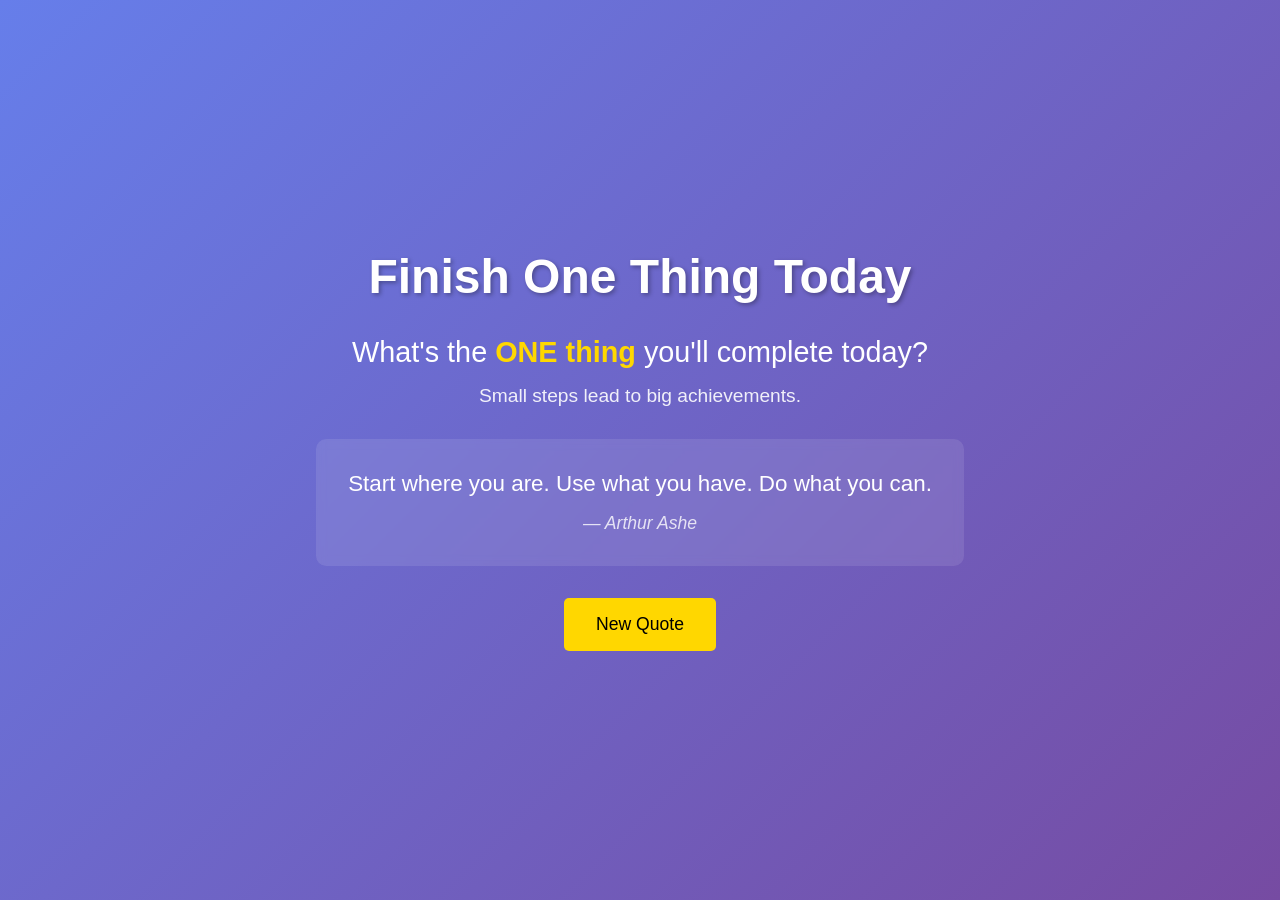
==== index.html @ aac1bca9 "Added new quotes" ====
<!DOCTYPE html>
<html lang="en">
<head>
    <meta charset="UTF-8">
    <meta name="viewport" content="width=device-width, initial-scale=1.0">
    <title>Finish One Thing Today</title>
    <link rel="stylesheet" href="styles.css">
</head>
<body>
    <div class="container">
        <h1>Finish One Thing Today</h1>
        <div class="message">
            <p class="main-text">What's the <span class="highlight">ONE thing</span> you'll complete today?</p>
            <p class="sub-text">Small steps lead to big achievements.</p>
        </div>
        <div class="quote-box">
            <p id="quote-text"></p>
            <p id="quote-author"></p>
        </div>
        <button id="new-quote">New Quote</button>
    </div>
    <script src="script.js"></script>
</body>
</html>
---- styles.css ----
* {
    margin: 0;
    padding: 0;
    box-sizing: border-box;
}

body {
    font-family: 'Segoe UI', Tahoma, Geneva, Verdana, sans-serif;
    background: linear-gradient(135deg, #667eea 0%, #764ba2 100%);
    min-height: 100vh;
    display: flex;
    align-items: center;
    justify-content: center;
    color: white;
}

.container {
    text-align: center;
    padding: 2rem;
    max-width: 800px;
}

h1 {
    font-size: 3rem;
    margin-bottom: 2rem;
    text-shadow: 2px 2px 4px rgba(0,0,0,0.3);
}

.message {
    margin-bottom: 2rem;
}

.main-text {
    font-size: 1.8rem;
    margin-bottom: 1rem;
}

.highlight {
    color: #ffd700;
    font-weight: bold;
}

.sub-text {
    font-size: 1.2rem;
    opacity: 0.9;
}

.quote-box {
    background: rgba(255, 255, 255, 0.1);
    padding: 2rem;
    border-radius: 10px;
    margin: 2rem 0;
    backdrop-filter: blur(5px);
}

#quote-text {
    font-size: 1.4rem;
    margin-bottom: 1rem;
}

#quote-author {
    font-size: 1.1rem;
    opacity: 0.8;
    font-style: italic;
}

button {
    padding: 1rem 2rem;
    font-size: 1.1rem;
    background: #ffd700;
    border: none;
    border-radius: 5px;
    cursor: pointer;
    transition: transform 0.2s;
}

button:hover {
    transform: scale(1.05);
}
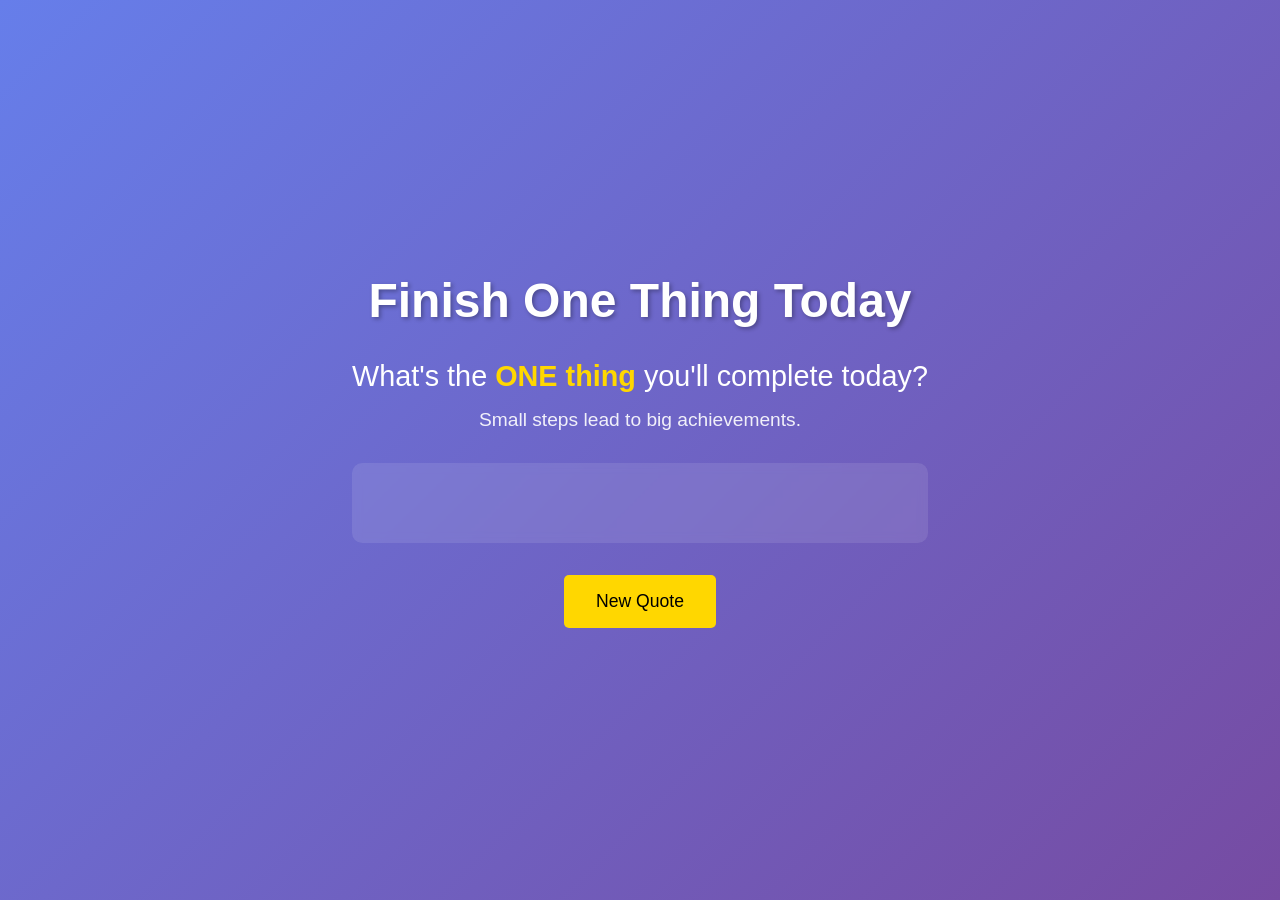
==== commit cc22dde0: "changed javascript again 5" ====
--- a/index.html
+++ b/index.html
@@ -5,6 +5,7 @@
     <meta name="viewport" content="width=device-width, initial-scale=1.0">
     <title>Finish One Thing Today</title>
     <link rel="stylesheet" href="styles.css">
+    <script src="script.js" defer></script>
 </head>
 <body>
     <div class="container">
@@ -19,6 +20,5 @@
         </div>
         <button id="new-quote">New Quote</button>
     </div>
-    <script src="script.js"></script>
 </body>
 </html> 
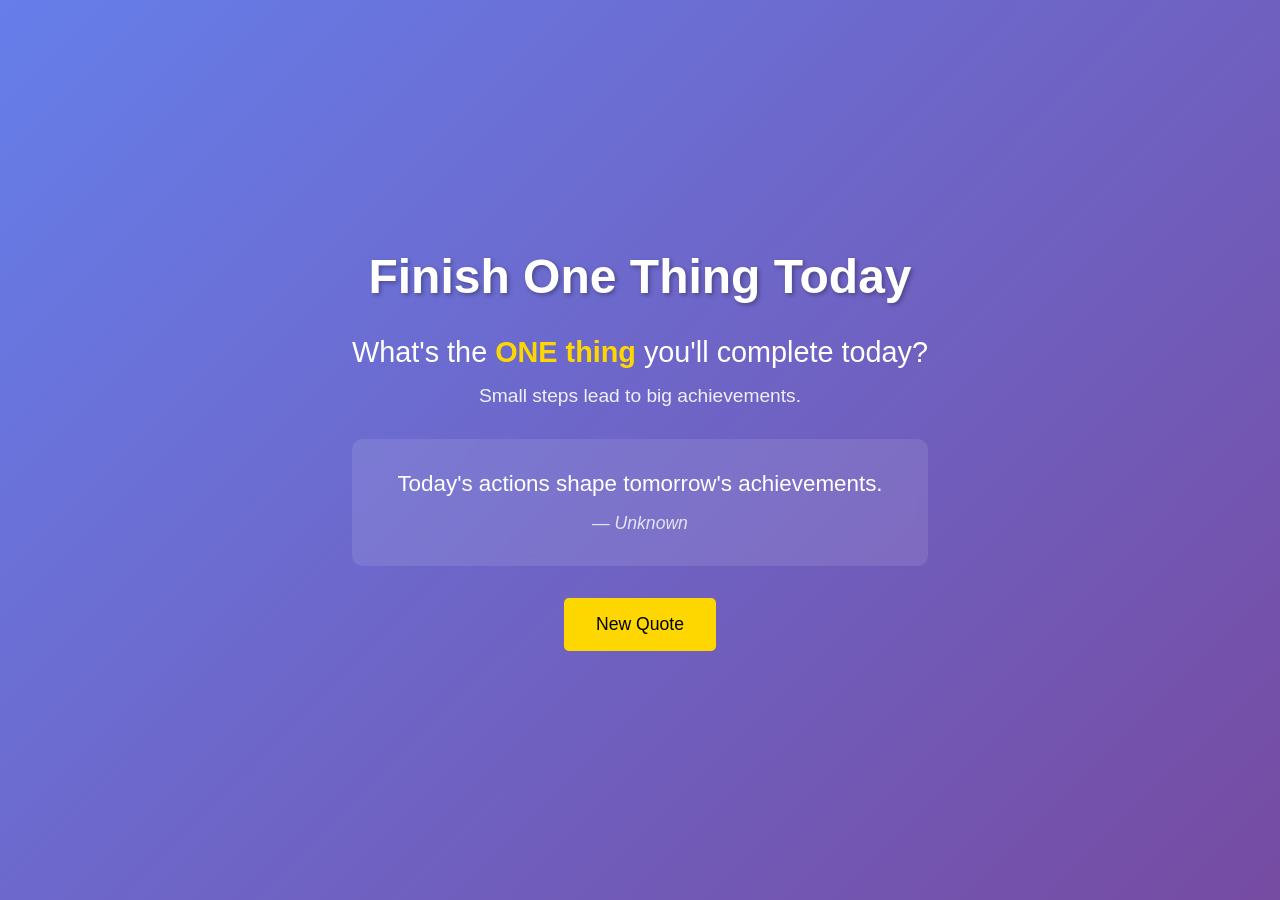
==== commit c48c13cd: "changed javas" ====
--- a/index.html
+++ b/index.html
@@ -5,7 +5,6 @@
     <meta name="viewport" content="width=device-width, initial-scale=1.0">
     <title>Finish One Thing Today</title>
     <link rel="stylesheet" href="styles.css">
-    <script src="script.js" defer></script>
 </head>
 <body>
     <div class="container">
@@ -20,5 +19,6 @@
         </div>
         <button id="new-quote">New Quote</button>
     </div>
+    <script src="script.js"></script>
 </body>
 </html> 
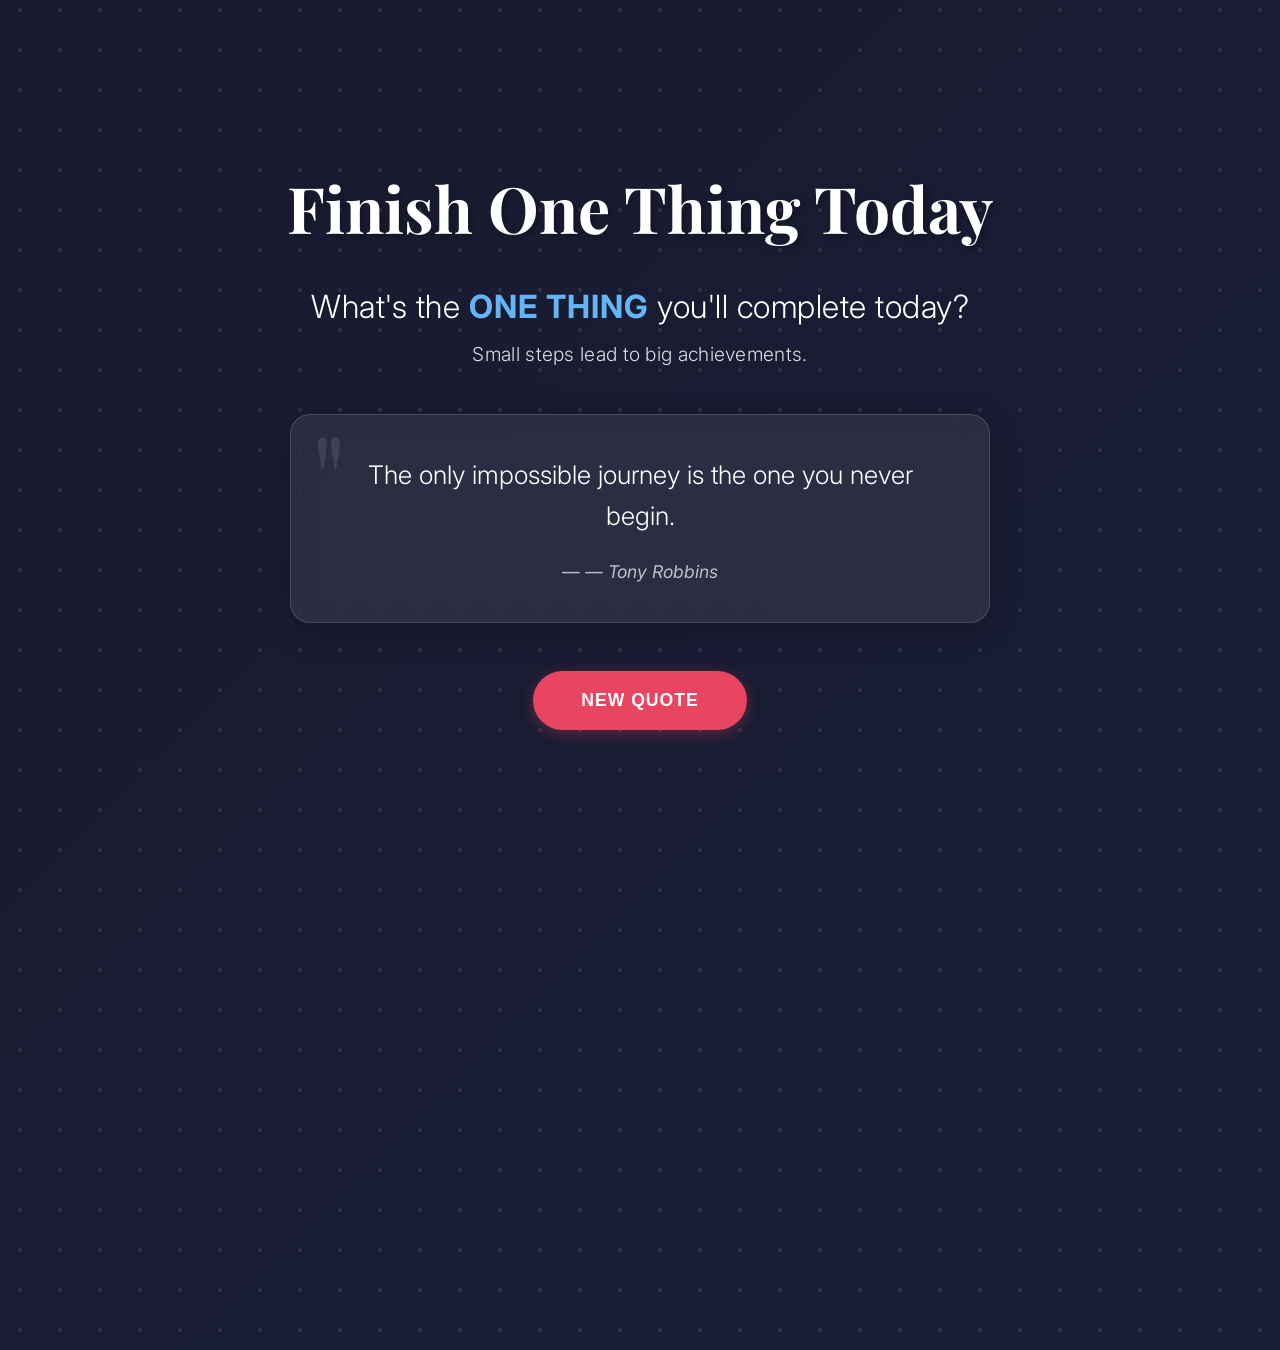
==== commit 4f4dc4b6: "Enhanced site design with modern UI improvements - Updated color scheme to sophisticated dark blue g" ====
--- a/index.html
+++ b/index.html
@@ -4,6 +4,17 @@
     <meta charset="UTF-8">
     <meta name="viewport" content="width=device-width, initial-scale=1.0">
     <title>Finish One Thing Today</title>
+    
+    <!-- Google tag (gtag.js) -->
+    <script async src="https://www.googletagmanager.com/gtag/js?id=G-0V8G9B2XZ2"></script>
+    <script>
+      window.dataLayer = window.dataLayer || [];
+      function gtag(){dataLayer.push(arguments);}
+      gtag('js', new Date());
+
+      gtag('config', 'G-0V8G9B2XZ2');
+    </script>
+    
     <link rel="stylesheet" href="styles.css">
 </head>
 <body>
--- a/styles.css
+++ b/styles.css
@@ -1,79 +1,280 @@
+@import url('https://fonts.googleapis.com/css2?family=Inter:wght@300;400;600;700&family=Playfair+Display:wght@700&display=swap');
+
 * {
     margin: 0;
     padding: 0;
     box-sizing: border-box;
 }
 
+:root {
+    --primary-gradient-1: #1a1a2e;
+    --primary-gradient-2: #16213e;
+    --primary-gradient-3: #0f3460;
+    --accent-color: #e94560;
+    --card-bg: rgba(255, 255, 255, 0.08);
+    --card-border: rgba(255, 255, 255, 0.15);
+}
+
 body {
-    font-family: 'Segoe UI', Tahoma, Geneva, Verdana, sans-serif;
-    background: linear-gradient(135deg, #667eea 0%, #764ba2 100%);
+    font-family: 'Inter', -apple-system, BlinkMacSystemFont, 'Segoe UI', sans-serif;
+    background: linear-gradient(135deg, var(--primary-gradient-1) 0%, var(--primary-gradient-2) 50%, var(--primary-gradient-3) 100%);
+    background-size: 400% 400%;
+    animation: gradientShift 15s ease infinite;
     min-height: 100vh;
     display: flex;
     align-items: center;
     justify-content: center;
     color: white;
+    overflow: hidden;
+    position: relative;
+}
+
+/* Animated gradient background */
+@keyframes gradientShift {
+    0% { background-position: 0% 50%; }
+    50% { background-position: 100% 50%; }
+    100% { background-position: 0% 50%; }
+}
+
+/* Floating particles effect */
+body::before {
+    content: '';
+    position: absolute;
+    width: 200%;
+    height: 200%;
+    background: url('data:image/svg+xml,%3Csvg width="40" height="40" xmlns="http://www.w3.org/2000/svg"%3E%3Cg%3E%3Ccircle cx="20" cy="20" r="2" fill="rgba(255,255,255,0.1)"/%3E%3C/g%3E%3C/svg%3E');
+    animation: float 20s linear infinite;
+    pointer-events: none;
+}
+
+@keyframes float {
+    0% { transform: translate(-50%, -50%) rotate(0deg); }
+    100% { transform: translate(-50%, -50%) rotate(360deg); }
 }
 
 .container {
     text-align: center;
     padding: 2rem;
-    max-width: 800px;
+    max-width: 900px;
+    animation: fadeInUp 0.8s ease-out;
+    position: relative;
+    z-index: 1;
+}
+
+@keyframes fadeInUp {
+    from {
+        opacity: 0;
+        transform: translateY(30px);
+    }
+    to {
+        opacity: 1;
+        transform: translateY(0);
+    }
 }
 
 h1 {
-    font-size: 3rem;
-    margin-bottom: 2rem;
-    text-shadow: 2px 2px 4px rgba(0,0,0,0.3);
+    font-family: 'Playfair Display', serif;
+    font-size: clamp(2.5rem, 5vw, 4rem);
+    margin-bottom: 2.5rem;
+    text-shadow: 3px 3px 6px rgba(0,0,0,0.3);
+    line-height: 1.2;
+    animation: titleGlow 3s ease-in-out infinite alternate;
+}
+
+@keyframes titleGlow {
+    from { text-shadow: 3px 3px 6px rgba(0,0,0,0.3); }
+    to { text-shadow: 3px 3px 20px rgba(255,255,255,0.3), 3px 3px 6px rgba(0,0,0,0.3); }
 }
 
 .message {
-    margin-bottom: 2rem;
+    margin-bottom: 3rem;
+    animation: fadeIn 1s ease-out 0.3s both;
+}
+
+@keyframes fadeIn {
+    from { opacity: 0; }
+    to { opacity: 1; }
 }
 
 .main-text {
-    font-size: 1.8rem;
+    font-size: clamp(1.5rem, 3vw, 2rem);
     margin-bottom: 1rem;
+    font-weight: 300;
+    letter-spacing: 0.5px;
 }
 
 .highlight {
-    color: #ffd700;
-    font-weight: bold;
+    color: #64b5f6;
+    font-weight: 700;
+    text-transform: uppercase;
+    letter-spacing: 1px;
+    display: inline-block;
+    position: relative;
+    animation: pulse 2s ease-in-out infinite;
+}
+
+@keyframes pulse {
+    0%, 100% { transform: scale(1); }
+    50% { transform: scale(1.05); }
 }
 
 .sub-text {
     font-size: 1.2rem;
-    opacity: 0.9;
+    opacity: 0.85;
+    font-weight: 300;
+    letter-spacing: 0.3px;
 }
 
 .quote-box {
-    background: rgba(255, 255, 255, 0.1);
-    padding: 2rem;
-    border-radius: 10px;
-    margin: 2rem 0;
-    backdrop-filter: blur(5px);
+    background: var(--card-bg);
+    padding: 2.5rem;
+    border-radius: 20px;
+    margin: 3rem auto;
+    backdrop-filter: blur(10px);
+    border: 1px solid var(--card-border);
+    box-shadow: 0 8px 32px rgba(0,0,0,0.2);
+    max-width: 700px;
+    position: relative;
+    overflow: hidden;
+    animation: slideIn 0.8s ease-out 0.5s both;
+}
+
+.quote-box::before {
+    content: '"';
+    position: absolute;
+    top: -20px;
+    left: 20px;
+    font-size: 120px;
+    opacity: 0.1;
+    font-family: 'Playfair Display', serif;
+}
+
+@keyframes slideIn {
+    from {
+        opacity: 0;
+        transform: translateX(-30px);
+    }
+    to {
+        opacity: 1;
+        transform: translateX(0);
+    }
 }
 
 #quote-text {
-    font-size: 1.4rem;
-    margin-bottom: 1rem;
+    font-size: clamp(1.2rem, 2.5vw, 1.6rem);
+    margin-bottom: 1.5rem;
+    line-height: 1.6;
+    font-weight: 300;
+    position: relative;
+    z-index: 1;
 }
 
 #quote-author {
     font-size: 1.1rem;
-    opacity: 0.8;
+    opacity: 0.7;
     font-style: italic;
+    font-weight: 400;
+    position: relative;
+    z-index: 1;
+}
+
+#quote-author::before {
+    content: '— ';
 }
 
 button {
-    padding: 1rem 2rem;
+    padding: 1.2rem 3rem;
     font-size: 1.1rem;
-    background: #ffd700;
+    font-weight: 600;
+    background: var(--accent-color);
+    color: #fff;
     border: none;
-    border-radius: 5px;
+    border-radius: 50px;
     cursor: pointer;
-    transition: transform 0.2s;
+    transition: all 0.3s cubic-bezier(0.4, 0, 0.2, 1);
+    box-shadow: 0 4px 15px rgba(233, 69, 96, 0.3);
+    text-transform: uppercase;
+    letter-spacing: 1px;
+    position: relative;
+    overflow: hidden;
+    animation: buttonEntrance 0.8s ease-out 0.8s both;
+}
+
+@keyframes buttonEntrance {
+    from {
+        opacity: 0;
+        transform: translateY(20px);
+    }
+    to {
+        opacity: 1;
+        transform: translateY(0);
+    }
+}
+
+button::before {
+    content: '';
+    position: absolute;
+    top: 50%;
+    left: 50%;
+    width: 0;
+    height: 0;
+    background: rgba(255, 255, 255, 0.3);
+    border-radius: 50%;
+    transform: translate(-50%, -50%);
+    transition: width 0.6s, height 0.6s;
 }
 
 button:hover {
-    transform: scale(1.05);
+    transform: translateY(-2px);
+    box-shadow: 0 8px 25px rgba(233, 69, 96, 0.4);
+}
+
+button:hover::before {
+    width: 300px;
+    height: 300px;
+}
+
+button:active {
+    transform: translateY(0);
+    box-shadow: 0 2px 10px rgba(233, 69, 96, 0.3);
+}
+
+/* Media queries for responsiveness */
+@media (max-width: 768px) {
+    .container {
+        padding: 1.5rem;
+    }
+    
+    .quote-box {
+        padding: 2rem;
+        margin: 2rem auto;
+    }
+    
+    button {
+        padding: 1rem 2rem;
+        font-size: 1rem;
+    }
+}
+
+@media (max-width: 480px) {
+    h1 {
+        font-size: 2rem;
+        margin-bottom: 1.5rem;
+    }
+    
+    .main-text {
+        font-size: 1.3rem;
+    }
+    
+    .sub-text {
+        font-size: 1rem;
+    }
+    
+    .quote-box {
+        padding: 1.5rem;
+    }
+    
+    #quote-text {
+        font-size: 1.1rem;
+    }
 } 
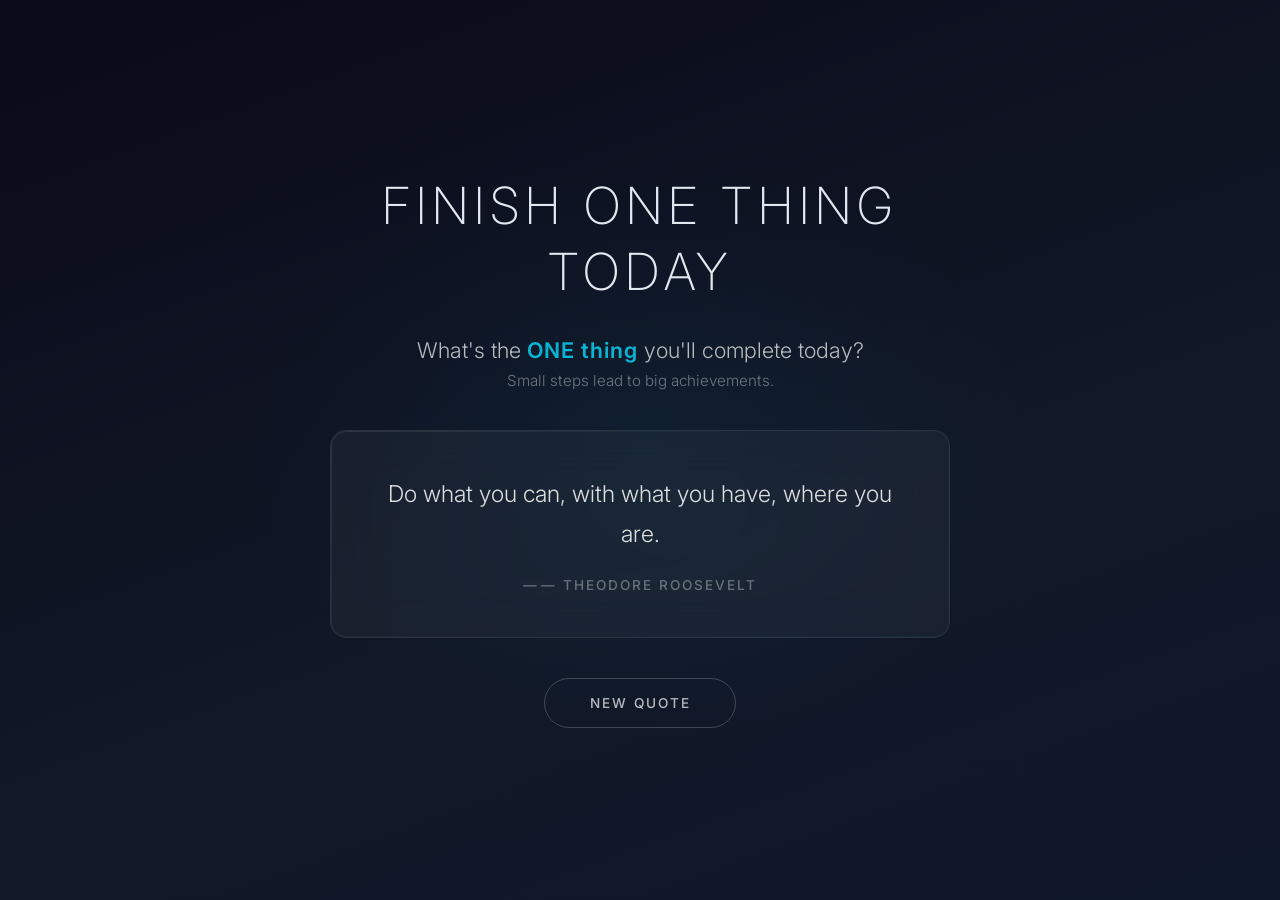
==== commit c0ee7ce6: "Add social card image and Open Graph/Twitter meta tags Added 1200x630 OG image matching Dark Glass t" ====
--- a/index.html
+++ b/index.html
@@ -4,7 +4,23 @@
     <meta charset="UTF-8">
     <meta name="viewport" content="width=device-width, initial-scale=1.0">
     <title>Finish One Thing Today</title>
-    
+    <meta name="description" content="Daily inspiration to focus on what matters. Pick one thing, finish it, and build momentum.">
+
+    <!-- Open Graph -->
+    <meta property="og:type" content="website">
+    <meta property="og:url" content="https://finishonethingtoday.com/">
+    <meta property="og:title" content="Finish One Thing Today">
+    <meta property="og:description" content="Daily inspiration to focus on what matters. Pick one thing, finish it, and build momentum.">
+    <meta property="og:image" content="https://finishonethingtoday.com/og-image.png">
+    <meta property="og:image:width" content="1200">
+    <meta property="og:image:height" content="630">
+
+    <!-- Twitter Card -->
+    <meta name="twitter:card" content="summary_large_image">
+    <meta name="twitter:title" content="Finish One Thing Today">
+    <meta name="twitter:description" content="Daily inspiration to focus on what matters. Pick one thing, finish it, and build momentum.">
+    <meta name="twitter:image" content="https://finishonethingtoday.com/og-image.png">
+
     <!-- Google tag (gtag.js) -->
     <script async src="https://www.googletagmanager.com/gtag/js?id=G-0V8G9B2XZ2"></script>
     <script>
--- a/styles.css
+++ b/styles.css
@@ -1,4 +1,4 @@
-@import url('https://fonts.googleapis.com/css2?family=Inter:wght@300;400;600;700&family=Playfair+Display:wght@700&display=swap');
+@import url('https://fonts.googleapis.com/css2?family=Inter:wght@200;300;400;500;600;700&display=swap');
 
 * {
     margin: 0;
@@ -6,237 +6,154 @@
     box-sizing: border-box;
 }
 
-:root {
-    --primary-gradient-1: #1a1a2e;
-    --primary-gradient-2: #16213e;
-    --primary-gradient-3: #0f3460;
-    --accent-color: #e94560;
-    --card-bg: rgba(255, 255, 255, 0.08);
-    --card-border: rgba(255, 255, 255, 0.15);
-}
-
 body {
     font-family: 'Inter', -apple-system, BlinkMacSystemFont, 'Segoe UI', sans-serif;
-    background: linear-gradient(135deg, var(--primary-gradient-1) 0%, var(--primary-gradient-2) 50%, var(--primary-gradient-3) 100%);
-    background-size: 400% 400%;
-    animation: gradientShift 15s ease infinite;
+    background: linear-gradient(160deg, #0a0a1a 0%, #111827 60%, #0f172a 100%);
     min-height: 100vh;
     display: flex;
     align-items: center;
     justify-content: center;
-    color: white;
+    color: #f0f0f0;
     overflow: hidden;
     position: relative;
 }
 
-/* Animated gradient background */
-@keyframes gradientShift {
-    0% { background-position: 0% 50%; }
-    50% { background-position: 100% 50%; }
-    100% { background-position: 0% 50%; }
-}
-
-/* Floating particles effect */
+/* Subtle radial glow behind content */
 body::before {
-    content: '';
-    position: absolute;
-    width: 200%;
-    height: 200%;
-    background: url('data:image/svg+xml,%3Csvg width="40" height="40" xmlns="http://www.w3.org/2000/svg"%3E%3Cg%3E%3Ccircle cx="20" cy="20" r="2" fill="rgba(255,255,255,0.1)"/%3E%3C/g%3E%3C/svg%3E');
-    animation: float 20s linear infinite;
-    pointer-events: none;
-}
-
-@keyframes float {
-    0% { transform: translate(-50%, -50%) rotate(0deg); }
-    100% { transform: translate(-50%, -50%) rotate(360deg); }
-}
-
-.container {
-    text-align: center;
-    padding: 2rem;
-    max-width: 900px;
-    animation: fadeInUp 0.8s ease-out;
-    position: relative;
-    z-index: 1;
-}
-
-@keyframes fadeInUp {
-    from {
-        opacity: 0;
-        transform: translateY(30px);
-    }
-    to {
-        opacity: 1;
-        transform: translateY(0);
-    }
-}
-
-h1 {
-    font-family: 'Playfair Display', serif;
-    font-size: clamp(2.5rem, 5vw, 4rem);
-    margin-bottom: 2.5rem;
-    text-shadow: 3px 3px 6px rgba(0,0,0,0.3);
-    line-height: 1.2;
-    animation: titleGlow 3s ease-in-out infinite alternate;
-}
-
-@keyframes titleGlow {
-    from { text-shadow: 3px 3px 6px rgba(0,0,0,0.3); }
-    to { text-shadow: 3px 3px 20px rgba(255,255,255,0.3), 3px 3px 6px rgba(0,0,0,0.3); }
-}
-
-.message {
-    margin-bottom: 3rem;
-    animation: fadeIn 1s ease-out 0.3s both;
-}
-
-@keyframes fadeIn {
-    from { opacity: 0; }
-    to { opacity: 1; }
-}
-
-.main-text {
-    font-size: clamp(1.5rem, 3vw, 2rem);
-    margin-bottom: 1rem;
-    font-weight: 300;
-    letter-spacing: 0.5px;
-}
-
-.highlight {
-    color: #64b5f6;
-    font-weight: 700;
-    text-transform: uppercase;
-    letter-spacing: 1px;
-    display: inline-block;
-    position: relative;
-    animation: pulse 2s ease-in-out infinite;
-}
-
-@keyframes pulse {
-    0%, 100% { transform: scale(1); }
-    50% { transform: scale(1.05); }
-}
-
-.sub-text {
-    font-size: 1.2rem;
-    opacity: 0.85;
-    font-weight: 300;
-    letter-spacing: 0.3px;
-}
-
-.quote-box {
-    background: var(--card-bg);
-    padding: 2.5rem;
-    border-radius: 20px;
-    margin: 3rem auto;
-    backdrop-filter: blur(10px);
-    border: 1px solid var(--card-border);
-    box-shadow: 0 8px 32px rgba(0,0,0,0.2);
-    max-width: 700px;
-    position: relative;
-    overflow: hidden;
-    animation: slideIn 0.8s ease-out 0.5s both;
-}
-
-.quote-box::before {
-    content: '"';
-    position: absolute;
-    top: -20px;
-    left: 20px;
-    font-size: 120px;
-    opacity: 0.1;
-    font-family: 'Playfair Display', serif;
-}
-
-@keyframes slideIn {
-    from {
-        opacity: 0;
-        transform: translateX(-30px);
-    }
-    to {
-        opacity: 1;
-        transform: translateX(0);
-    }
-}
-
-#quote-text {
-    font-size: clamp(1.2rem, 2.5vw, 1.6rem);
-    margin-bottom: 1.5rem;
-    line-height: 1.6;
-    font-weight: 300;
-    position: relative;
-    z-index: 1;
-}
-
-#quote-author {
-    font-size: 1.1rem;
-    opacity: 0.7;
-    font-style: italic;
-    font-weight: 400;
-    position: relative;
-    z-index: 1;
-}
-
-#quote-author::before {
-    content: '— ';
-}
-
-button {
-    padding: 1.2rem 3rem;
-    font-size: 1.1rem;
-    font-weight: 600;
-    background: var(--accent-color);
-    color: #fff;
-    border: none;
-    border-radius: 50px;
-    cursor: pointer;
-    transition: all 0.3s cubic-bezier(0.4, 0, 0.2, 1);
-    box-shadow: 0 4px 15px rgba(233, 69, 96, 0.3);
-    text-transform: uppercase;
-    letter-spacing: 1px;
-    position: relative;
-    overflow: hidden;
-    animation: buttonEntrance 0.8s ease-out 0.8s both;
-}
-
-@keyframes buttonEntrance {
-    from {
-        opacity: 0;
-        transform: translateY(20px);
-    }
-    to {
-        opacity: 1;
-        transform: translateY(0);
-    }
-}
-
-button::before {
     content: '';
     position: absolute;
     top: 50%;
     left: 50%;
-    width: 0;
-    height: 0;
-    background: rgba(255, 255, 255, 0.3);
-    border-radius: 50%;
     transform: translate(-50%, -50%);
-    transition: width 0.6s, height 0.6s;
+    width: 800px;
+    height: 600px;
+    background: radial-gradient(ellipse, rgba(6, 182, 212, 0.06) 0%, transparent 70%);
+    pointer-events: none;
+}
+
+.container {
+    text-align: center;
+    padding: 2rem;
+    max-width: 780px;
+    position: relative;
+    z-index: 1;
+    animation: fadeIn 0.8s ease-out;
+}
+
+@keyframes fadeIn {
+    from {
+        opacity: 0;
+        transform: translateY(20px);
+    }
+    to {
+        opacity: 1;
+        transform: translateY(0);
+    }
+}
+
+h1 {
+    font-size: clamp(2rem, 4.5vw, 3.2rem);
+    font-weight: 200;
+    margin-bottom: 2rem;
+    letter-spacing: 6px;
+    text-transform: uppercase;
+    color: #e2e8f0;
+    line-height: 1.3;
+}
+
+.message {
+    margin-bottom: 2.5rem;
+}
+
+.main-text {
+    font-size: clamp(1.1rem, 2.2vw, 1.35rem);
+    font-weight: 300;
+    color: rgba(255, 255, 255, 0.7);
+    margin-bottom: 0.5rem;
+}
+
+.highlight {
+    color: #06b6d4;
+    font-weight: 600;
+    letter-spacing: 1px;
+}
+
+.sub-text {
+    font-size: 0.95rem;
+    color: rgba(255, 255, 255, 0.4);
+    font-weight: 300;
+}
+
+.quote-box {
+    background: rgba(255, 255, 255, 0.04);
+    padding: 2.8rem;
+    border-radius: 16px;
+    margin: 2.5rem auto;
+    max-width: 620px;
+    backdrop-filter: blur(20px);
+    -webkit-backdrop-filter: blur(20px);
+    border: 1px solid rgba(255, 255, 255, 0.08);
+    position: relative;
+}
+
+.quote-box::before {
+    content: '';
+    position: absolute;
+    inset: 0;
+    border-radius: 16px;
+    padding: 1px;
+    background: linear-gradient(135deg, rgba(255,255,255,0.1) 0%, transparent 50%, rgba(6,182,212,0.08) 100%);
+    -webkit-mask: linear-gradient(#fff 0 0) content-box, linear-gradient(#fff 0 0);
+    -webkit-mask-composite: xor;
+    mask-composite: exclude;
+    pointer-events: none;
+}
+
+#quote-text {
+    font-size: clamp(1.15rem, 2.2vw, 1.45rem);
+    line-height: 1.7;
+    color: rgba(255, 255, 255, 0.85);
+    margin-bottom: 1.4rem;
+    font-weight: 300;
+}
+
+#quote-author {
+    font-size: 0.85rem;
+    color: rgba(255, 255, 255, 0.35);
+    font-weight: 500;
+    letter-spacing: 2px;
+    text-transform: uppercase;
+}
+
+#quote-author::before {
+    content: '— ';
+    letter-spacing: normal;
+}
+
+button {
+    padding: 1rem 2.8rem;
+    font-size: 0.85rem;
+    font-weight: 500;
+    background: transparent;
+    color: rgba(255, 255, 255, 0.7);
+    border: 1px solid rgba(255, 255, 255, 0.2);
+    border-radius: 50px;
+    cursor: pointer;
+    transition: all 0.3s ease;
+    letter-spacing: 2px;
+    text-transform: uppercase;
+    font-family: 'Inter', -apple-system, sans-serif;
 }
 
 button:hover {
-    transform: translateY(-2px);
-    box-shadow: 0 8px 25px rgba(233, 69, 96, 0.4);
-}
-
-button:hover::before {
-    width: 300px;
-    height: 300px;
+    color: #06b6d4;
+    border-color: rgba(6, 182, 212, 0.4);
+    box-shadow: 0 0 30px rgba(6, 182, 212, 0.1), inset 0 0 30px rgba(6, 182, 212, 0.03);
+    transform: translateY(-1px);
 }
 
 button:active {
     transform: translateY(0);
-    box-shadow: 0 2px 10px rgba(233, 69, 96, 0.3);
 }
 
 /* Media queries for responsiveness */
@@ -244,37 +161,41 @@
     .container {
         padding: 1.5rem;
     }
-    
+
     .quote-box {
         padding: 2rem;
         margin: 2rem auto;
     }
-    
+
+    h1 {
+        letter-spacing: 3px;
+    }
+
     button {
-        padding: 1rem 2rem;
-        font-size: 1rem;
+        padding: 0.9rem 2rem;
     }
 }
 
 @media (max-width: 480px) {
     h1 {
-        font-size: 2rem;
+        font-size: 1.8rem;
         margin-bottom: 1.5rem;
-    }
-    
+        letter-spacing: 2px;
+    }
+
     .main-text {
-        font-size: 1.3rem;
-    }
-    
+        font-size: 1.05rem;
+    }
+
     .sub-text {
-        font-size: 1rem;
-    }
-    
+        font-size: 0.85rem;
+    }
+
     .quote-box {
         padding: 1.5rem;
     }
-    
+
     #quote-text {
         font-size: 1.1rem;
     }
-} +}
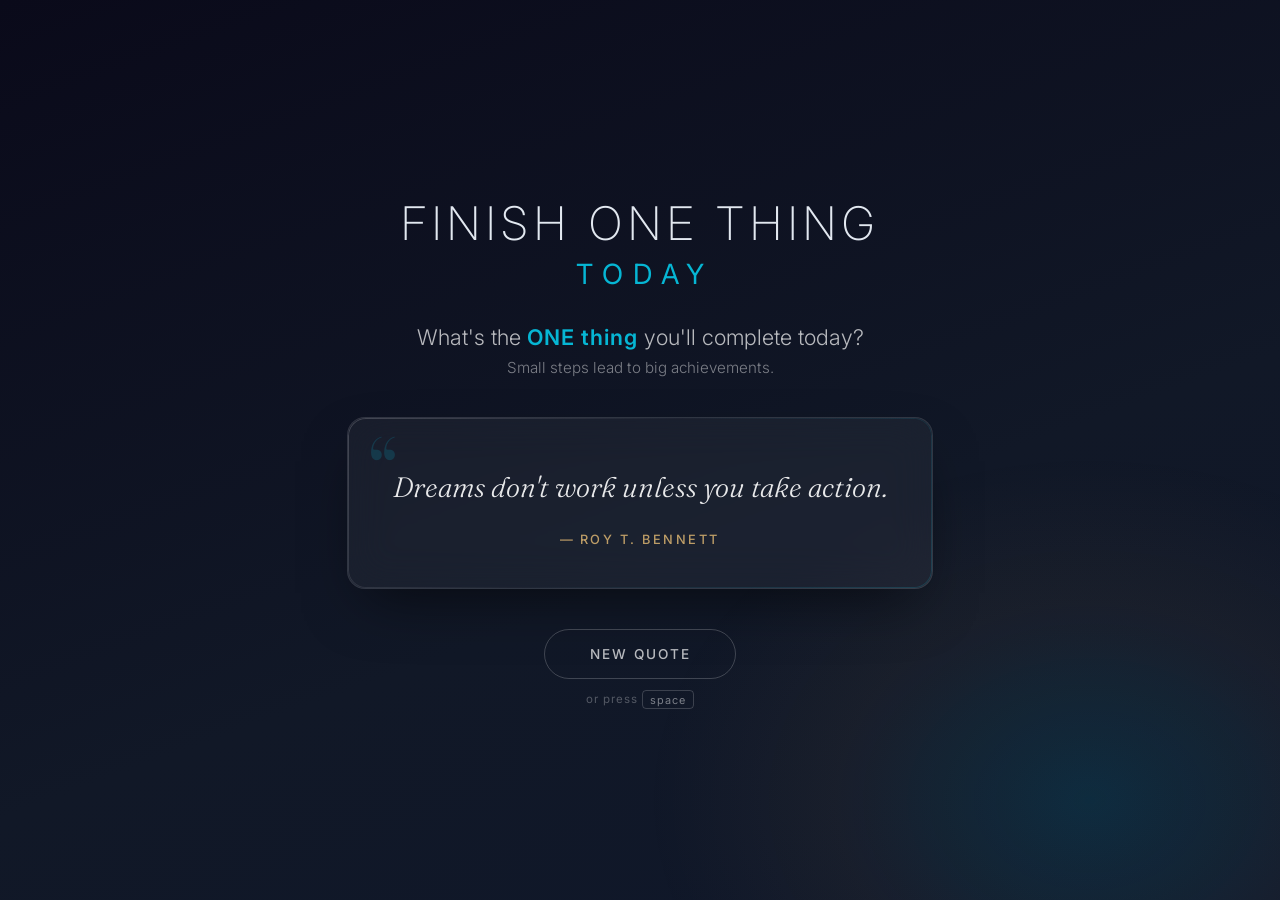
==== commit 5441d963: "Refine look: serif quote, cross-fade, polish; add 5 sourced quotes - Fix doubled em dash on author l" ====
--- a/index.html
+++ b/index.html
@@ -31,20 +31,27 @@
       gtag('config', 'G-0V8G9B2XZ2');
     </script>
     
+    <link rel="icon" href="data:image/svg+xml,%3Csvg xmlns='http://www.w3.org/2000/svg' viewBox='0 0 64 64'%3E%3Crect width='64' height='64' rx='14' fill='%230f172a'/%3E%3Cpath d='M18 33l10 10 18-20' fill='none' stroke='%2306b6d4' stroke-width='6' stroke-linecap='round' stroke-linejoin='round'/%3E%3C/svg%3E">
+    <meta name="theme-color" content="#0f172a">
     <link rel="stylesheet" href="styles.css">
 </head>
 <body>
     <div class="container">
-        <h1>Finish One Thing Today</h1>
+        <h1>Finish One Thing <span class="today">Today</span></h1>
         <div class="message">
             <p class="main-text">What's the <span class="highlight">ONE thing</span> you'll complete today?</p>
             <p class="sub-text">Small steps lead to big achievements.</p>
         </div>
         <div class="quote-box">
-            <p id="quote-text"></p>
-            <p id="quote-author"></p>
+            <div class="quote-content" id="quote-content">
+                <p id="quote-text"></p>
+                <p id="quote-author"></p>
+            </div>
         </div>
-        <button id="new-quote">New Quote</button>
+        <div class="actions">
+            <button id="new-quote">New Quote</button>
+            <p class="hint">or press <kbd>space</kbd></p>
+        </div>
     </div>
     <script src="script.js"></script>
 </body>
--- a/styles.css
+++ b/styles.css
@@ -1,4 +1,17 @@
-@import url('https://fonts.googleapis.com/css2?family=Inter:wght@200;300;400;500;600;700&display=swap');
+@import url('https://fonts.googleapis.com/css2?family=Inter:wght@200;300;400;500;600;700&family=Fraunces:ital,opsz,wght@0,9..144,300;0,9..144,400;1,9..144,300;1,9..144,400&display=swap');
+
+:root {
+    --accent: #06b6d4;
+    --accent-soft: rgba(6, 182, 212, 0.12);
+    --warm: #f5c87a;
+    --text: #f0f0f0;
+    --text-dim: rgba(255, 255, 255, 0.7);
+    --text-faint: rgba(255, 255, 255, 0.45);
+    --glass: rgba(255, 255, 255, 0.045);
+    --glass-border: rgba(255, 255, 255, 0.1);
+    --font-ui: 'Inter', -apple-system, BlinkMacSystemFont, 'Segoe UI', sans-serif;
+    --font-quote: 'Fraunces', 'Iowan Old Style', 'Palatino', Georgia, serif;
+}
 
 * {
     margin: 0;
@@ -7,28 +20,35 @@
 }
 
 body {
-    font-family: 'Inter', -apple-system, BlinkMacSystemFont, 'Segoe UI', sans-serif;
+    font-family: var(--font-ui);
     background: linear-gradient(160deg, #0a0a1a 0%, #111827 60%, #0f172a 100%);
     min-height: 100vh;
+    min-height: 100dvh;
     display: flex;
     align-items: center;
     justify-content: center;
-    color: #f0f0f0;
-    overflow: hidden;
+    color: var(--text);
+    overflow-x: hidden;
     position: relative;
 }
 
-/* Subtle radial glow behind content */
+/* Soft glow behind content, drifting slowly */
 body::before {
     content: '';
-    position: absolute;
+    position: fixed;
     top: 50%;
     left: 50%;
-    transform: translate(-50%, -50%);
-    width: 800px;
-    height: 600px;
-    background: radial-gradient(ellipse, rgba(6, 182, 212, 0.06) 0%, transparent 70%);
+    width: 900px;
+    height: 700px;
+    background: radial-gradient(ellipse, rgba(6, 182, 212, 0.13) 0%, rgba(245, 200, 122, 0.04) 40%, transparent 70%);
     pointer-events: none;
+    animation: drift 18s ease-in-out infinite alternate;
+    z-index: 0;
+}
+
+@keyframes drift {
+    from { transform: translate(-54%, -52%) scale(1); }
+    to   { transform: translate(-46%, -48%) scale(1.08); }
 }
 
 .container {
@@ -37,28 +57,41 @@
     max-width: 780px;
     position: relative;
     z-index: 1;
-    animation: fadeIn 0.8s ease-out;
-}
-
-@keyframes fadeIn {
-    from {
-        opacity: 0;
-        transform: translateY(20px);
-    }
-    to {
-        opacity: 1;
-        transform: translateY(0);
-    }
+}
+
+/* Staggered entrance */
+.container > * {
+    opacity: 0;
+    animation: rise 0.8s ease-out forwards;
+}
+.container > h1          { animation-delay: 0.05s; }
+.container > .message    { animation-delay: 0.2s; }
+.container > .quote-box  { animation-delay: 0.35s; }
+.container > .actions    { animation-delay: 0.55s; }
+
+@keyframes rise {
+    from { opacity: 0; transform: translateY(18px); }
+    to   { opacity: 1; transform: translateY(0); }
 }
 
 h1 {
-    font-size: clamp(2rem, 4.5vw, 3.2rem);
+    font-size: clamp(1.9rem, 4vw, 2.9rem);
     font-weight: 200;
     margin-bottom: 2rem;
     letter-spacing: 6px;
     text-transform: uppercase;
     color: #e2e8f0;
-    line-height: 1.3;
+    line-height: 1.25;
+}
+
+h1 .today {
+    display: block;
+    font-size: 0.6em;
+    font-weight: 400;
+    letter-spacing: 10px;
+    margin-top: 0.35rem;
+    padding-left: 10px; /* balance trailing letter-spacing */
+    color: var(--accent);
 }
 
 .message {
@@ -68,66 +101,105 @@
 .main-text {
     font-size: clamp(1.1rem, 2.2vw, 1.35rem);
     font-weight: 300;
-    color: rgba(255, 255, 255, 0.7);
+    color: var(--text-dim);
     margin-bottom: 0.5rem;
 }
 
 .highlight {
-    color: #06b6d4;
+    color: var(--accent);
     font-weight: 600;
     letter-spacing: 1px;
 }
 
 .sub-text {
     font-size: 0.95rem;
-    color: rgba(255, 255, 255, 0.4);
+    color: var(--text-faint);
     font-weight: 300;
 }
 
 .quote-box {
-    background: rgba(255, 255, 255, 0.04);
-    padding: 2.8rem;
-    border-radius: 16px;
+    background: var(--glass);
+    padding: 3rem 2.8rem 2.6rem;
+    border-radius: 18px;
     margin: 2.5rem auto;
     max-width: 620px;
     backdrop-filter: blur(20px);
     -webkit-backdrop-filter: blur(20px);
-    border: 1px solid rgba(255, 255, 255, 0.08);
+    border: 1px solid var(--glass-border);
     position: relative;
-}
-
+    box-shadow:
+        0 24px 60px -20px rgba(0, 0, 0, 0.6),
+        0 0 0 1px rgba(255, 255, 255, 0.02) inset;
+}
+
+/* Gradient hairline border */
 .quote-box::before {
     content: '';
     position: absolute;
     inset: 0;
-    border-radius: 16px;
+    border-radius: 18px;
     padding: 1px;
-    background: linear-gradient(135deg, rgba(255,255,255,0.1) 0%, transparent 50%, rgba(6,182,212,0.08) 100%);
+    background: linear-gradient(135deg, rgba(255,255,255,0.18) 0%, transparent 45%, rgba(6,182,212,0.18) 100%);
     -webkit-mask: linear-gradient(#fff 0 0) content-box, linear-gradient(#fff 0 0);
     -webkit-mask-composite: xor;
     mask-composite: exclude;
     pointer-events: none;
 }
 
+/* Decorative opening quotation mark */
+.quote-box::after {
+    content: '\201C';
+    position: absolute;
+    top: 0.1em;
+    left: 1.4rem;
+    font-family: var(--font-quote);
+    font-size: 6rem;
+    line-height: 1;
+    color: var(--accent);
+    opacity: 0.18;
+    pointer-events: none;
+    user-select: none;
+}
+
+.quote-content {
+    transition: opacity 0.35s ease;
+}
+
+.quote-content.is-changing {
+    opacity: 0;
+}
+
 #quote-text {
-    font-size: clamp(1.15rem, 2.2vw, 1.45rem);
-    line-height: 1.7;
-    color: rgba(255, 255, 255, 0.85);
+    font-family: var(--font-quote);
+    font-style: italic;
+    font-weight: 300;
+    font-size: clamp(1.35rem, 2.6vw, 1.75rem);
+    line-height: 1.55;
+    color: rgba(255, 255, 255, 0.9);
     margin-bottom: 1.4rem;
-    font-weight: 300;
+    text-wrap: balance;
 }
 
 #quote-author {
-    font-size: 0.85rem;
-    color: rgba(255, 255, 255, 0.35);
+    font-size: 0.8rem;
+    color: var(--warm);
+    opacity: 0.75;
     font-weight: 500;
-    letter-spacing: 2px;
+    letter-spacing: 2.5px;
     text-transform: uppercase;
 }
 
 #quote-author::before {
-    content: '— ';
+    content: '\2014';
     letter-spacing: normal;
+    margin-right: 0.5em;
+}
+
+.actions {
+    display: flex;
+    flex-direction: column;
+    align-items: center;
+    gap: 0.8rem;
 }
 
 button {
@@ -135,25 +207,42 @@
     font-size: 0.85rem;
     font-weight: 500;
     background: transparent;
-    color: rgba(255, 255, 255, 0.7);
+    color: var(--text-dim);
     border: 1px solid rgba(255, 255, 255, 0.2);
     border-radius: 50px;
     cursor: pointer;
-    transition: all 0.3s ease;
+    transition: color 0.3s ease, border-color 0.3s ease, box-shadow 0.3s ease, transform 0.2s ease;
     letter-spacing: 2px;
     text-transform: uppercase;
-    font-family: 'Inter', -apple-system, sans-serif;
-}
-
-button:hover {
-    color: #06b6d4;
-    border-color: rgba(6, 182, 212, 0.4);
-    box-shadow: 0 0 30px rgba(6, 182, 212, 0.1), inset 0 0 30px rgba(6, 182, 212, 0.03);
+    font-family: var(--font-ui);
+}
+
+button:hover,
+button:focus-visible {
+    color: var(--accent);
+    border-color: rgba(6, 182, 212, 0.45);
+    box-shadow: 0 0 30px rgba(6, 182, 212, 0.12), inset 0 0 30px rgba(6, 182, 212, 0.04);
     transform: translateY(-1px);
+    outline: none;
 }
 
 button:active {
     transform: translateY(0);
+}
+
+.hint {
+    font-size: 0.72rem;
+    letter-spacing: 1px;
+    color: rgba(255, 255, 255, 0.28);
+}
+
+.hint kbd {
+    font-family: var(--font-ui);
+    font-size: 0.68rem;
+    padding: 0.1rem 0.45rem;
+    border: 1px solid rgba(255, 255, 255, 0.18);
+    border-radius: 4px;
+    color: rgba(255, 255, 255, 0.45);
 }
 
 /* Media queries for responsiveness */
@@ -163,14 +252,24 @@
     }
 
     .quote-box {
-        padding: 2rem;
+        padding: 2.4rem 2rem 2rem;
         margin: 2rem auto;
+    }
+
+    .quote-box::after {
+        font-size: 4.5rem;
+        left: 1rem;
     }
 
     h1 {
         letter-spacing: 3px;
     }
 
+    h1 .today {
+        letter-spacing: 6px;
+        padding-left: 6px;
+    }
+
     button {
         padding: 0.9rem 2rem;
     }
@@ -178,7 +277,7 @@
 
 @media (max-width: 480px) {
     h1 {
-        font-size: 1.8rem;
+        font-size: 1.7rem;
         margin-bottom: 1.5rem;
         letter-spacing: 2px;
     }
@@ -192,10 +291,37 @@
     }
 
     .quote-box {
-        padding: 1.5rem;
+        padding: 2rem 1.5rem 1.6rem;
     }
 
     #quote-text {
-        font-size: 1.1rem;
-    }
-}+        font-size: 1.3rem;
+    }
+
+    .hint {
+        display: none; /* no keyboard on phones */
+    }
+}
+
+/* Coarse pointers (touch) rarely have a keyboard */
+@media (hover: none) and (pointer: coarse) {
+    .hint {
+        display: none;
+    }
+}
+
+@media (prefers-reduced-motion: reduce) {
+    body::before,
+    .container > * {
+        animation: none;
+    }
+    .container > * {
+        opacity: 1;
+    }
+    .quote-content {
+        transition: none;
+    }
+    button {
+        transition: none;
+    }
+}
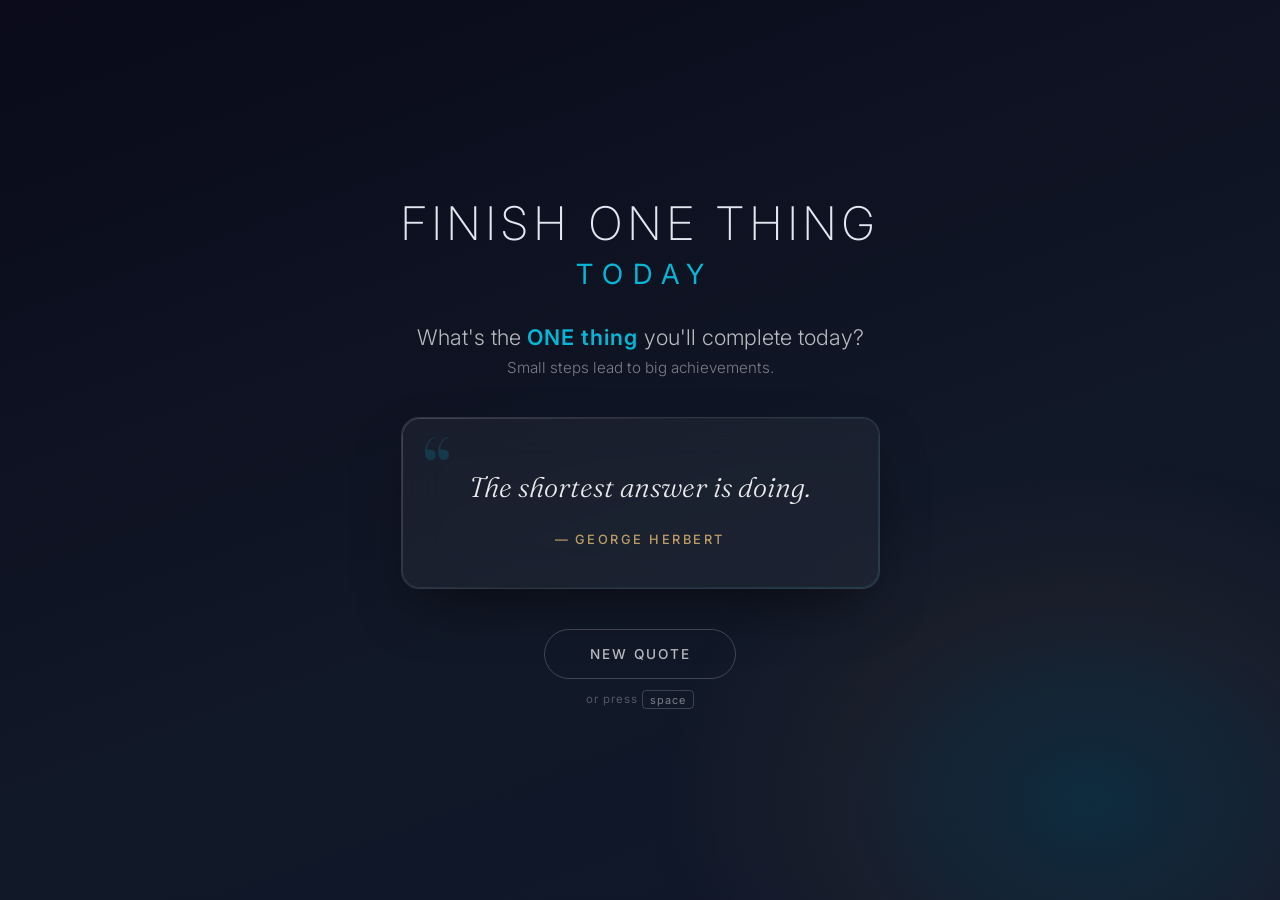
==== commit 4b825fcf: "Add 404 page, canonical link and versioned asset URLs - 404.html so unknown paths return a real 404 " ====
--- a/index.html
+++ b/index.html
@@ -4,6 +4,7 @@
     <meta charset="UTF-8">
     <meta name="viewport" content="width=device-width, initial-scale=1.0">
     <title>Finish One Thing Today</title>
+    <link rel="canonical" href="https://finishonethingtoday.com/">
     <meta name="description" content="Daily inspiration to focus on what matters. Pick one thing, finish it, and build momentum.">
 
     <!-- Open Graph -->
@@ -33,7 +34,7 @@
     
     <link rel="icon" href="data:image/svg+xml,%3Csvg xmlns='http://www.w3.org/2000/svg' viewBox='0 0 64 64'%3E%3Crect width='64' height='64' rx='14' fill='%230f172a'/%3E%3Cpath d='M18 33l10 10 18-20' fill='none' stroke='%2306b6d4' stroke-width='6' stroke-linecap='round' stroke-linejoin='round'/%3E%3C/svg%3E">
     <meta name="theme-color" content="#0f172a">
-    <link rel="stylesheet" href="styles.css">
+    <link rel="stylesheet" href="styles.css?v=20261021">
 </head>
 <body>
     <div class="container">
@@ -53,6 +54,6 @@
             <p class="hint">or press <kbd>space</kbd></p>
         </div>
     </div>
-    <script src="script.js"></script>
+    <script src="script.js?v=20261021"></script>
 </body>
 </html> 
--- a/styles.css
+++ b/styles.css
@@ -195,6 +195,11 @@
     margin-right: 0.5em;
 }
 
+.btn {
+    display: inline-block;
+    text-decoration: none;
+}
+
 .actions {
     display: flex;
     flex-direction: column;
@@ -202,7 +207,8 @@
     gap: 0.8rem;
 }
 
-button {
+button,
+.btn {
     padding: 1rem 2.8rem;
     font-size: 0.85rem;
     font-weight: 500;
@@ -218,7 +224,9 @@
 }
 
 button:hover,
-button:focus-visible {
+button:focus-visible,
+.btn:hover,
+.btn:focus-visible {
     color: var(--accent);
     border-color: rgba(6, 182, 212, 0.45);
     box-shadow: 0 0 30px rgba(6, 182, 212, 0.12), inset 0 0 30px rgba(6, 182, 212, 0.04);
@@ -226,7 +234,8 @@
     outline: none;
 }
 
-button:active {
+button:active,
+.btn:active {
     transform: translateY(0);
 }
 
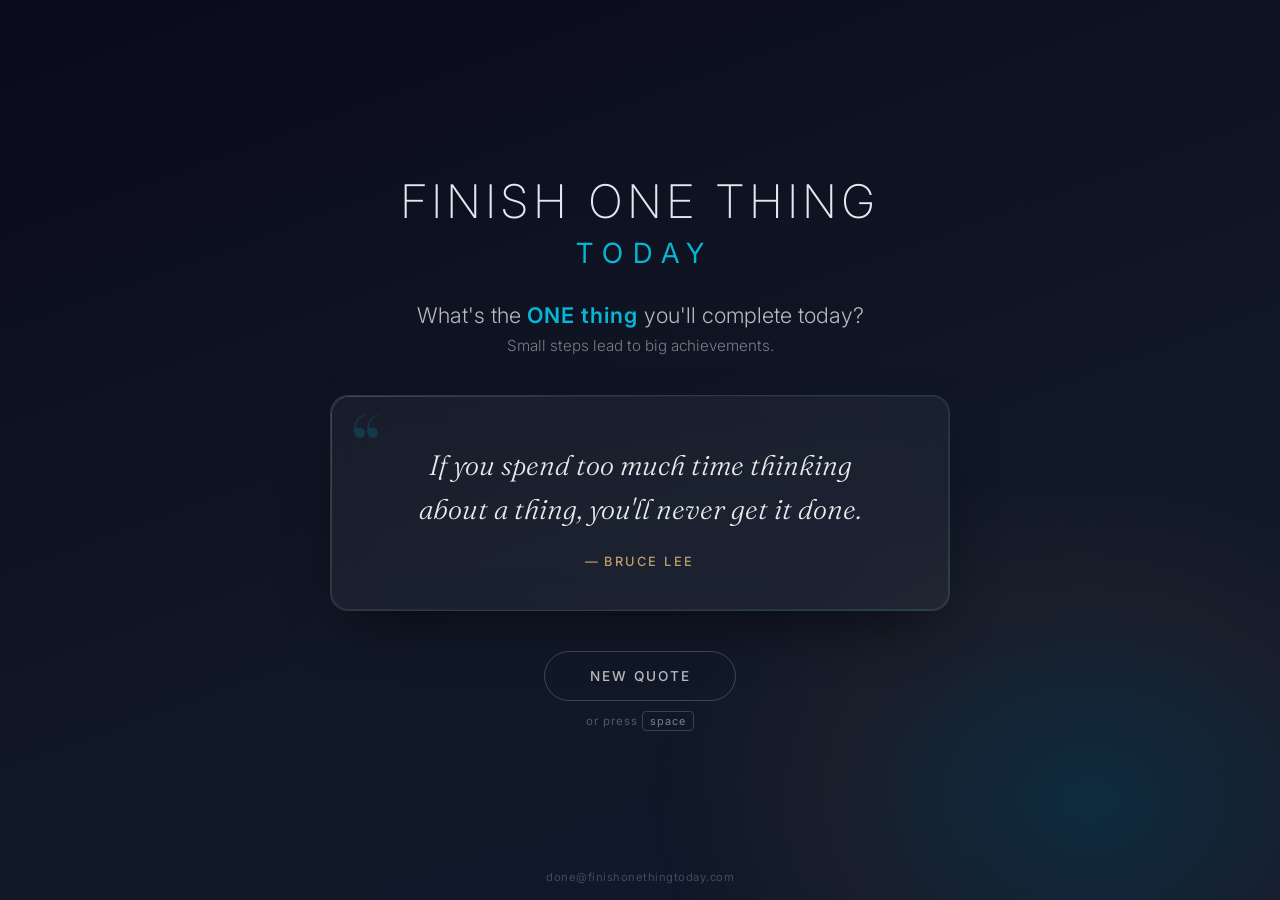
==== commit cb52bace: "Add subtle footer contact link for done@ Co-Authored-By: Claude Fable 5.1 <noreply@anthropic.com>" ====
--- a/index.html
+++ b/index.html
@@ -34,7 +34,7 @@
     
     <link rel="icon" href="data:image/svg+xml,%3Csvg xmlns='http://www.w3.org/2000/svg' viewBox='0 0 64 64'%3E%3Crect width='64' height='64' rx='14' fill='%230f172a'/%3E%3Cpath d='M18 33l10 10 18-20' fill='none' stroke='%2306b6d4' stroke-width='6' stroke-linecap='round' stroke-linejoin='round'/%3E%3C/svg%3E">
     <meta name="theme-color" content="#0f172a">
-    <link rel="stylesheet" href="styles.css?v=20261021">
+    <link rel="stylesheet" href="styles.css?v=20261022">
 </head>
 <body>
     <div class="container">
@@ -54,6 +54,9 @@
             <p class="hint">or press <kbd>space</kbd></p>
         </div>
     </div>
-    <script src="script.js?v=20261021"></script>
+    <footer class="site-footer">
+        <a href="mailto:done@finishonethingtoday.com">done@finishonethingtoday.com</a>
+    </footer>
+    <script src="script.js?v=20261022"></script>
 </body>
 </html> 
--- a/styles.css
+++ b/styles.css
@@ -254,6 +254,29 @@
     color: rgba(255, 255, 255, 0.45);
 }
 
+.site-footer {
+    position: fixed;
+    bottom: 1rem;
+    left: 0;
+    right: 0;
+    text-align: center;
+    font-size: 0.7rem;
+    letter-spacing: 0.5px;
+    z-index: 1;
+}
+
+.site-footer a {
+    color: rgba(255, 255, 255, 0.22);
+    text-decoration: none;
+    transition: color 0.3s ease;
+}
+
+.site-footer a:hover,
+.site-footer a:focus-visible {
+    color: var(--accent);
+    outline: none;
+}
+
 /* Media queries for responsiveness */
 @media (max-width: 768px) {
     .container {
